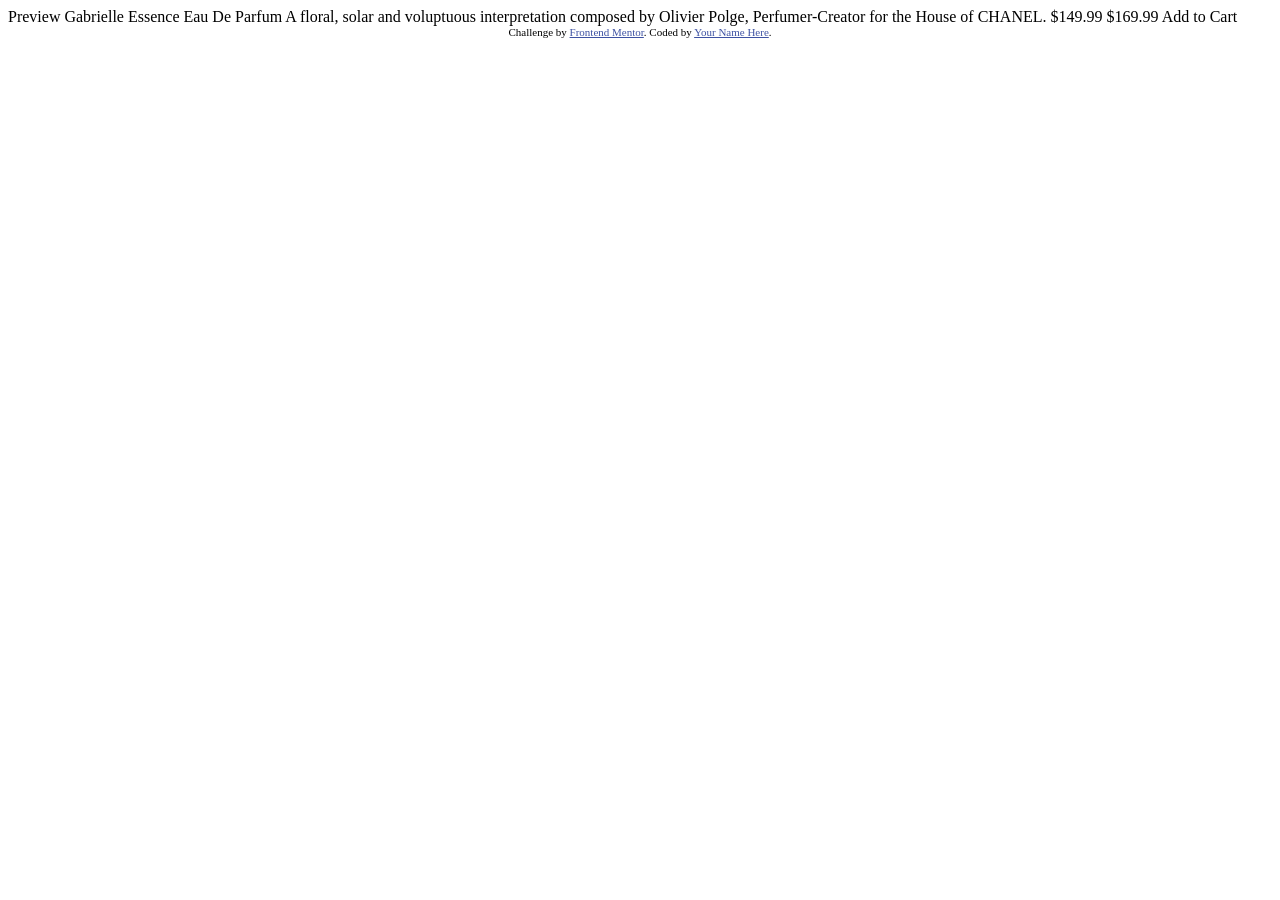
==== product-preview-card-component-main/index.html @ e73a5864 "Initial commit" ====
<!DOCTYPE html>
<html lang="en">
<head>
  <meta charset="UTF-8">
  <meta name="viewport" content="width=device-width, initial-scale=1.0"> <!-- displays site properly based on user's device -->

  <link rel="icon" type="image/png" sizes="32x32" href="./images/favicon-32x32.png">
  
  <title>Frontend Mentor | Product preview card component</title>

  <!-- Feel free to remove these styles or customise in your own stylesheet 👍 -->
  <style>
    .attribution { font-size: 11px; text-align: center; }
    .attribution a { color: hsl(228, 45%, 44%); }
  </style>
</head>
<body>

  Preview

  Gabrielle Essence Eau De Parfum

  A floral, solar and voluptuous interpretation composed by Olivier Polge, 
  Perfumer-Creator for the House of CHANEL.

  $149.99
  $169.99

  Add to Cart
  
  <div class="attribution">
    Challenge by <a href="https://www.frontendmentor.io?ref=challenge" target="_blank">Frontend Mentor</a>. 
    Coded by <a href="#">Your Name Here</a>.
  </div>
</body>
</html>
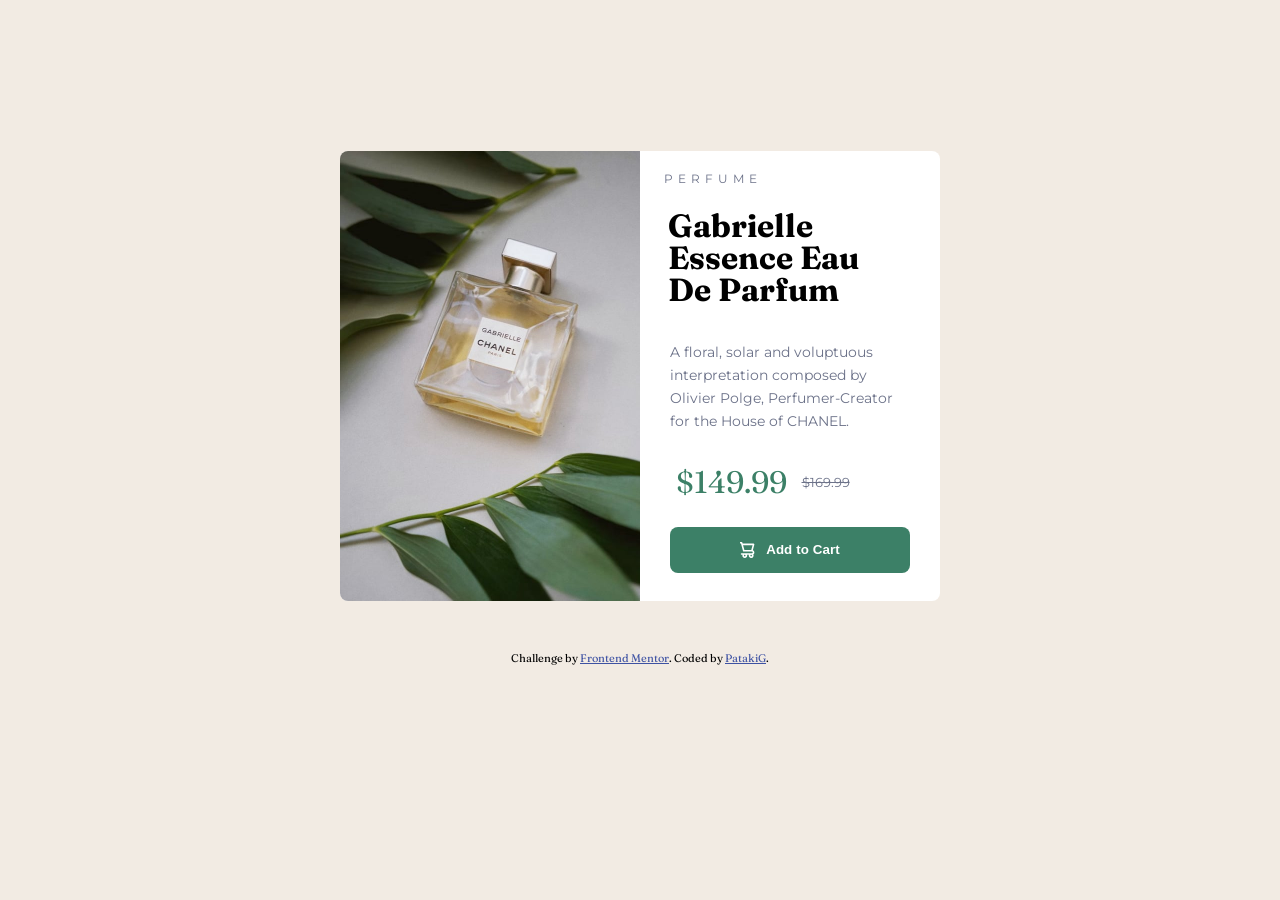
==== commit b7a77ca2: "Project finish First project 'finished' at frontendmentor.io" ====
--- a/product-preview-card-component-main/index.html
+++ b/product-preview-card-component-main/index.html
@@ -2,35 +2,67 @@
 <html lang="en">
 <head>
   <meta charset="UTF-8">
-  <meta name="viewport" content="width=device-width, initial-scale=1.0"> <!-- displays site properly based on user's device -->
+  <meta name="viewport" content="width=device-width, initial-scale=1.0"> 
 
   <link rel="icon" type="image/png" sizes="32x32" href="./images/favicon-32x32.png">
   
   <title>Frontend Mentor | Product preview card component</title>
 
-  <!-- Feel free to remove these styles or customise in your own stylesheet 👍 -->
-  <style>
-    .attribution { font-size: 11px; text-align: center; }
-    .attribution a { color: hsl(228, 45%, 44%); }
-  </style>
+  <link rel="stylesheet" href="styles.css">
+
+  <link rel="preconnect" href="https://fonts.googleapis.com">
+  <link rel="preconnect" href="https://fonts.gstatic.com" crossorigin>
+  <link href="https://fonts.googleapis.com/css2?family=Fraunces:opsz,wght@9..144,700&family=Montserrat:wght@500;700&display=swap" rel="stylesheet">
+  
 </head>
 <body>
+  
+  
+  <main class="product-box">
+    
+    <div class="image-left">
+      <img class="parfume-image" src="\product-preview-card-component-main\images\image-product-desktop.jpg" alt="">
+    </div>
 
-  Preview
+    <div class="info">
+      
+      <div class="parfume-container">
+        <p class="parfume">PERFUME</p>
+      </div>
+      
+      <div class="title-container">
+        <h1 class="title">Gabrielle Essence Eau De Parfum</h1>
+      </div>
+      
 
-  Gabrielle Essence Eau De Parfum
+      <div class="description-container">
+        <p class="description">A floral, solar and voluptuous interpretation composed by Olivier Polge, 
+        Perfumer-Creator for the House of CHANEL.</p>
+      </div>
+      
 
-  A floral, solar and voluptuous interpretation composed by Olivier Polge, 
-  Perfumer-Creator for the House of CHANEL.
+      <div class="prices">
+        <p class="price">$149.99</p>
+          <p class="old-price"><s>$169.99</s></p>
+      </div>
+      
+      <div class="button-container">
+        <button class="button"><svg width="18" height="16" xmlns="http://www.w3.org/2000/svg"><path d="M14.383 10.388a2.397 2.397 0 0 0-1.518-2.222l1.494-5.593a.8.8 0 0 0-.144-.695.8.8 0 0 0-.631-.28H2.637L2.373.591A.8.8 0 0 0 1.598 0H0v1.598h.983l1.982 7.4a.8.8 0 0 0 .799.59h8.222a.8.8 0 0 1 0 1.599H1.598a.8.8 0 1 0 0 1.598h.943a2.397 2.397 0 1 0 4.507 0h1.885a2.397 2.397 0 1 0 4.331-.376 2.397 2.397 0 0 0 1.12-2.021ZM11.26 7.99H4.395L3.068 3.196h9.477L11.26 7.991Zm-6.465 6.392a.8.8 0 1 1 0-1.598.8.8 0 0 1 0 1.598Zm6.393 0a.8.8 0 1 1 0-1.598.8.8 0 0 1 0 1.598Z" fill="#FFF"/></svg><span class="addto">Add to Cart</span> </button>
 
-  $149.99
-  $169.99
+      </div>
+    </div>
+  
+  
+  </main>
 
-  Add to Cart
-  
   <div class="attribution">
     Challenge by <a href="https://www.frontendmentor.io?ref=challenge" target="_blank">Frontend Mentor</a>. 
-    Coded by <a href="#">Your Name Here</a>.
+    Coded by <a href="https://www.frontendmentor.io/profile/PatakiGergo" target="_blank">PatakiG</a>.
   </div>
+
+  
+
+  
+  
 </body>
 </html>
--- a/product-preview-card-component-main/styles.css
+++ b/product-preview-card-component-main/styles.css
@@ -0,0 +1,161 @@
+.attribution { font-size: 11px; text-align: center; }
+.attribution { margin-top: 50px; }
+.attribution a { color: hsl(228, 45%, 44%); }
+
+
+html {
+    font-family: 'Fraunces', serif;
+}
+
+body {
+    height:800px;
+    display: flex;
+    flex-direction: column;
+    justify-content: center;
+    align-items: center;
+
+    
+}
+
+p {
+    font-size: 14px;
+}
+
+body {
+    background-color: hsl(30, 38%, 92%);
+    
+
+}
+
+.product-box {
+    background-color: white;
+    display: grid;
+    grid-template-columns:1fr 1fr;
+    width: 600px;
+    height: 450px;
+    border-radius: 8px;
+
+}
+
+.parfume-image {
+    width: 300px;
+    border-radius: 8px 0px 0px 8px;
+    object-fit: cover;
+}
+
+.info {
+    display: flex;
+    flex-direction: column;
+    justify-content: center;
+    align-items: center;
+    height: 440px;
+
+    
+}
+
+.button {
+    display: flex;
+    color: white;
+    background-color: hsl(158, 36%, 37%);
+    width: 240px;
+    padding: 15px;
+    border: none;
+    border-radius: 8px;
+    font-weight: 700;
+    cursor: pointer;
+    margin-bottom: 30px;
+    flex-direction: row;
+    justify-content: center;
+    
+    
+
+}
+
+.price {
+    font-size: 31px;
+    color: hsl(158, 36%, 37%);
+    
+    
+}
+
+.prices {
+    display: flex;
+    grid-template-columns: 1fr 1fr;
+    vertical-align: center;
+    align-items: center;
+    margin-left: 35px;
+    margin-right: 90px;
+    margin-bottom: 0;
+    padding-bottom: 0;
+    height: 70px;
+}
+
+.parfume {
+    font-size: 12px;
+    font-family: 'Montserrat', sans-serif;
+    letter-spacing: 5px;
+    color: hsl(228, 12%, 48%);
+}
+
+.old-price {
+    font-size: 13px;
+    color: hsl(228, 12%, 48%);
+    padding-left: 15px;
+}
+
+.description {
+    font-family: 'Montserrat', sans-serif;
+    color: hsl(228, 12%, 48%);
+    line-height: 23px;
+}
+
+button:hover {
+    background-color: hsl(158, 34%, 27%);
+}
+
+.image-left {
+    height: 0;
+}
+
+.old-price {
+    font-family: 'Montserrat', sans-serif;
+}
+
+.description-container {
+    width: 80%;
+    
+}
+
+.title-container {
+    width: 75%;
+    margin-right: 20px;
+}
+
+.title {
+    line-height: 32px;
+}
+
+.parfume-container {
+    margin-right: 155px;
+    margin-top: 30px;
+    display: flex;
+    align-items: flex-start;
+    vertical-align: auto;
+    height: 30px;
+}
+
+.parfume {
+    margin-bottom: 10px;
+}
+
+.button-container {
+    margin-top: 10px;
+    margin-bottom: 10px;
+}
+
+.addto{
+    padding-left: 8px;
+    letter-spacing: 0.1px;
+    font-weight: 700;
+}
+
